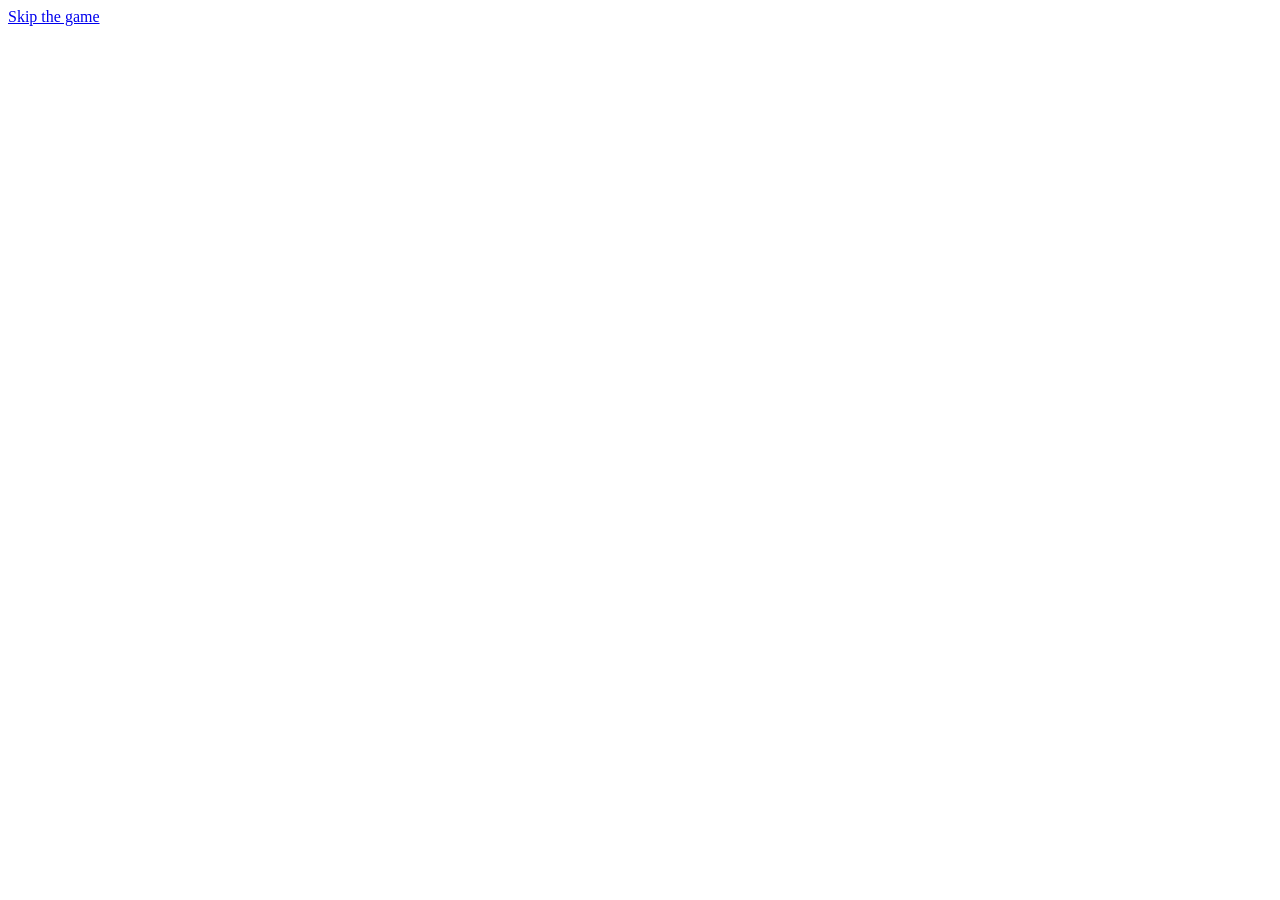
==== game/index.html @ 8fb56b4a "feat(game): scaffold skate game and content Co-Authored-By: Claude Sonnet 5.5 <noreply@anthropic.com" ====
<!DOCTYPE html>
<html lang="en-AU">
<head>
    <meta charset="UTF-8">
    <meta name="viewport" content="width=device-width, initial-scale=1.0">
    <title>Skate game (test page) | Simon Ives</title>
    <meta name="robots" content="noindex">
    <link rel="stylesheet" href="game.css">
</head>
<body>
    <a href="#after-game" class="skip-link">Skip the game</a>
    <main>
        <canvas id="skate" tabindex="0" aria-label="Skateboard game. Use Space to ollie, Left or Z for a kickflip, Right or X for a shove-it, P to pause."></canvas>
        <div id="after-game"></div>
    </main>
    <script type="module" src="game.js"></script>
</body>
</html>
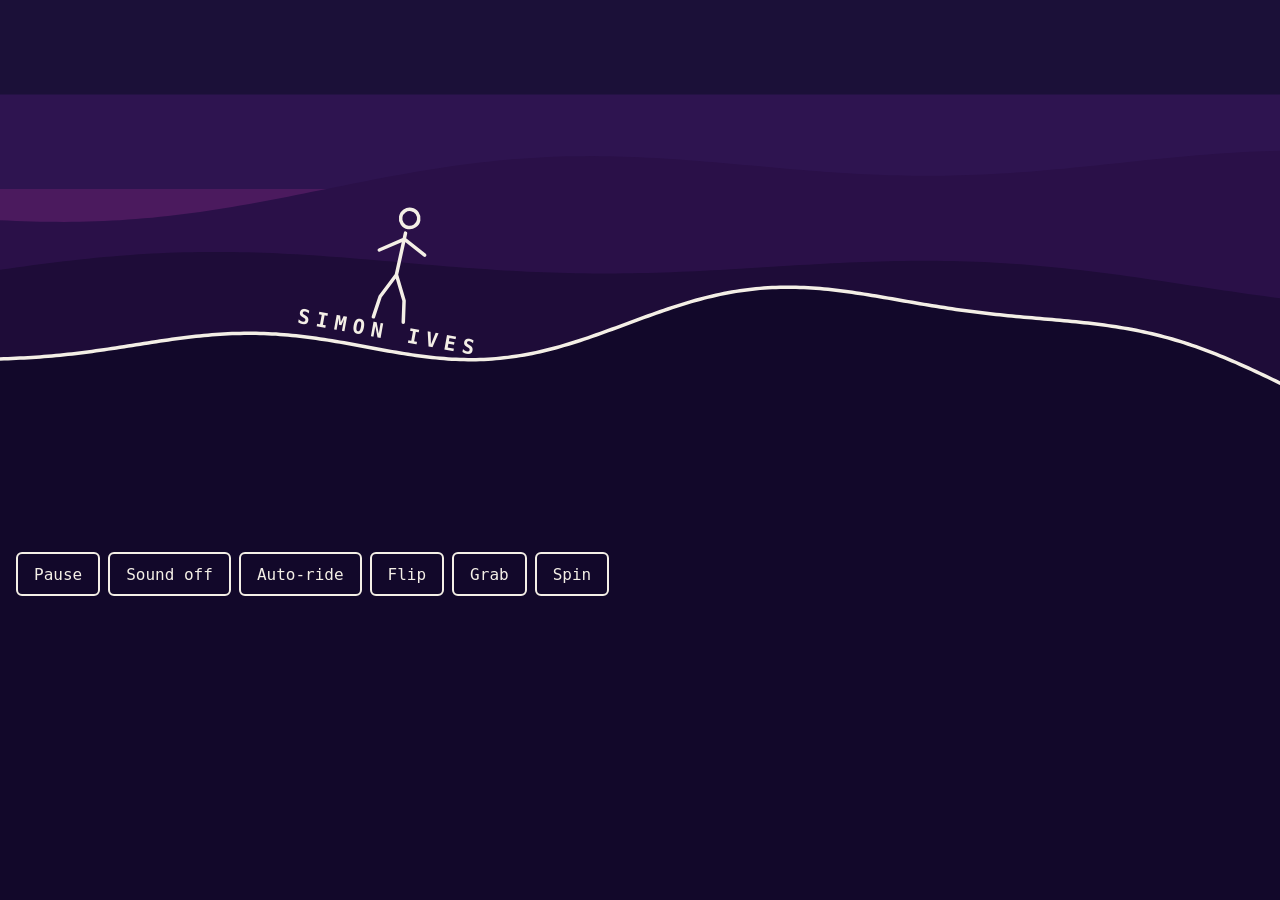
==== commit 1166e5d2: "feat(game): wire obstacles, difficulty clock and always-visible trick buttons Co-Authored-By: Claude" ====
--- a/game/index.html
+++ b/game/index.html
@@ -10,7 +10,7 @@
 <body>
     <a href="#after-game" class="skip-link">Skip the game</a>
     <main>
-        <canvas id="skate" tabindex="0" aria-label="Skateboard game. Use Space to ollie, Left or Z for a kickflip, Right or X for a shove-it, P to pause."></canvas>
+        <canvas id="skate" tabindex="0" aria-label="Skateboard game"></canvas>
         <div id="after-game"></div>
     </main>
     <script type="module" src="game.js"></script>
--- a/game/game.css
+++ b/game/game.css
@@ -0,0 +1,63 @@
+:root {
+  --bg: #12082a;
+  --fg: #f4efe6;
+  --focus: #ffd23f;
+}
+body {
+  margin: 0;
+  background: var(--bg);
+  color: var(--fg);
+  font-family: ui-monospace, "SF Mono", Menlo, Consolas, monospace;
+}
+.skip-link {
+  position: absolute;
+  left: 8px;
+  top: -80px;
+  padding: 12px 16px;
+  background: var(--fg);
+  color: var(--bg);
+  font-weight: bold;
+  z-index: 10;
+}
+.skip-link:focus { top: 8px; outline: 3px solid var(--focus); outline-offset: 2px; }
+canvas#skate, .skate-canvas {
+  display: block;
+  width: 100%;
+  height: 60vh;
+  min-height: 280px;
+  background: var(--bg);
+  touch-action: pan-y pinch-zoom;
+  -webkit-tap-highlight-color: transparent;
+}
+canvas#skate:focus-visible, .skate-canvas:focus-visible { outline: 3px solid var(--focus); outline-offset: -3px; }
+.skate-controls {
+  display: flex;
+  flex-wrap: wrap;
+  gap: 8px;
+  padding: 12px 16px;
+}
+.skate-controls button {
+  min-width: 44px;
+  min-height: 44px;
+  padding: 8px 16px;
+  font: inherit;
+  color: var(--fg);
+  background: var(--bg);
+  border: 2px solid var(--fg);
+  border-radius: 6px;
+  cursor: pointer;
+}
+.skate-controls button[aria-pressed="true"] { background: var(--fg); color: var(--bg); }
+.skate-controls button:focus-visible { outline: 3px solid var(--focus); outline-offset: 2px; }
+.skate-controls button[hidden] { display: none; }
+.skate-sr-only {
+  position: absolute;
+  width: 1px;
+  height: 1px;
+  margin: -1px;
+  padding: 0;
+  overflow: hidden;
+  clip: rect(0 0 0 0);
+  white-space: nowrap;
+  border: 0;
+}
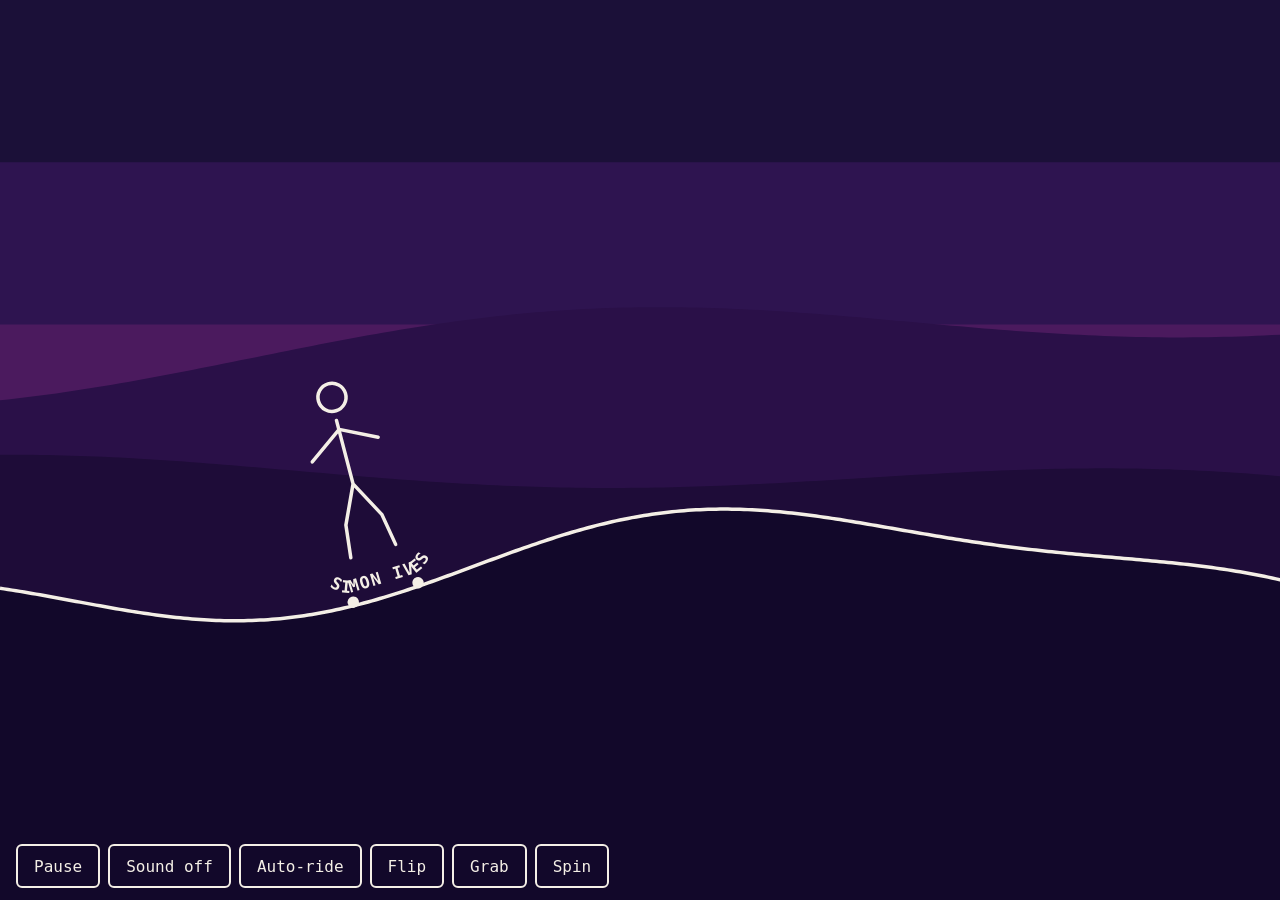
==== commit 0e625f87: "fix(game): fill the viewport, single mounter (#104) Co-Authored-By: Claude Sonnet 5.5 <noreply@anthr" ====
--- a/game/index.html
+++ b/game/index.html
@@ -13,6 +13,6 @@
         <canvas id="skate" tabindex="0" aria-label="Skateboard game"></canvas>
         <div id="after-game"></div>
     </main>
-    <script type="module" src="game.js"></script>
+    <script type="module" src="standalone.js"></script>
 </body>
 </html>
--- a/game/game.css
+++ b/game/game.css
@@ -3,11 +3,27 @@
   --fg: #f4efe6;
   --focus: #ffd23f;
 }
+html, body {
+  height: 100%;
+}
 body {
   margin: 0;
+  display: flex;
+  flex-direction: column;
+  min-height: 100dvh;
   background: var(--bg);
   color: var(--fg);
   font-family: ui-monospace, "SF Mono", Menlo, Consolas, monospace;
+}
+main {
+  flex: 1 1 auto;
+  display: flex;
+  flex-direction: column;
+  min-height: 0;
+}
+#after-game {
+  flex: 0 0 0;
+  height: 0;
 }
 .skip-link {
   position: absolute;
@@ -23,7 +39,8 @@
 canvas#skate, .skate-canvas {
   display: block;
   width: 100%;
-  height: 60vh;
+  flex: 1 1 auto;
+  height: auto;
   min-height: 280px;
   background: var(--bg);
   touch-action: pan-y pinch-zoom;
